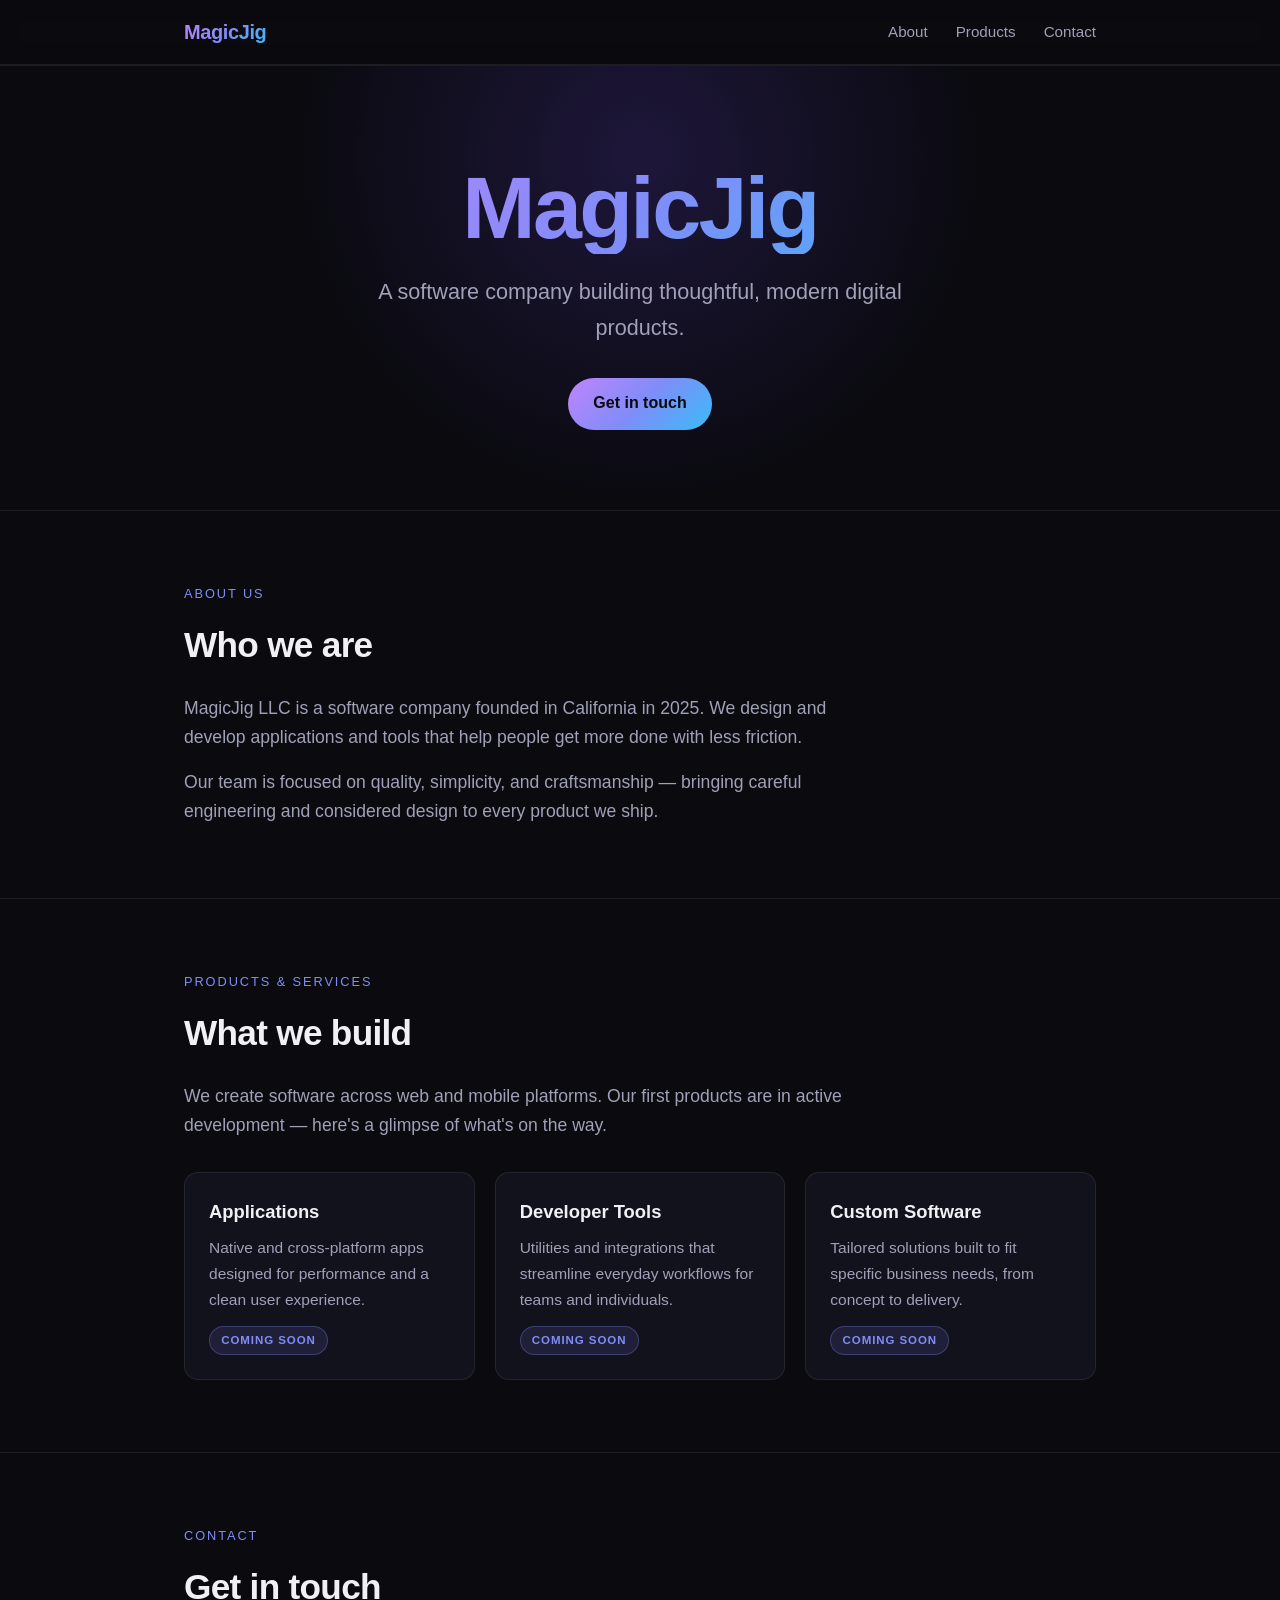
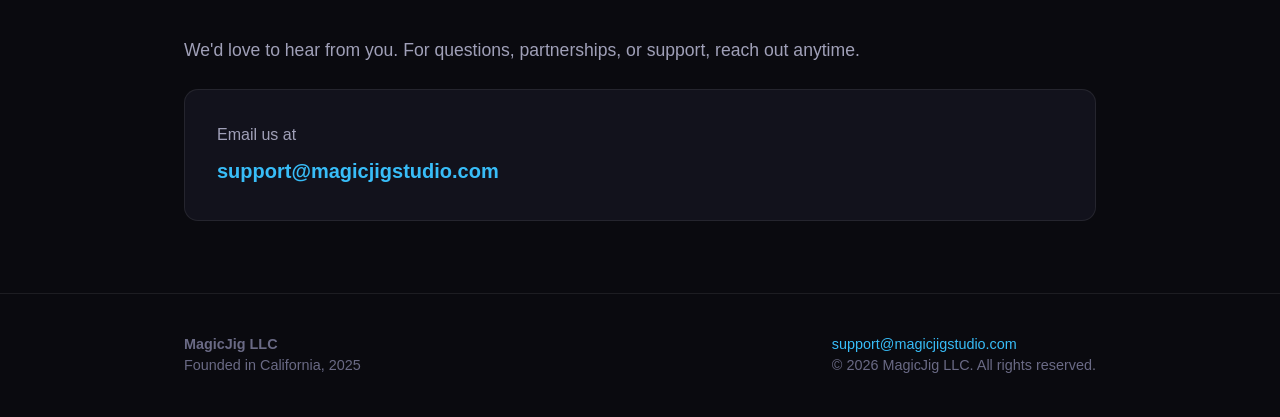
==== index.html @ 62d35113 "initial commit" ====
<!DOCTYPE html>
<html lang="en">
<head>
  <meta charset="UTF-8" />
  <meta name="viewport" content="width=device-width, initial-scale=1.0" />
  <title>MagicJig — Software Company</title>
  <meta name="description" content="MagicJig LLC is a software company building thoughtful, modern digital products. Founded in California in 2025." />
  <style>
    *, *::before, *::after {
      box-sizing: border-box;
      margin: 0;
      padding: 0;
    }

    :root {
      --bg: #0a0a0f;
      --bg-soft: #12121c;
      --text: #f0f0f5;
      --muted: #a0a0b8;
      --faint: #6a6a85;
      --border: rgba(255, 255, 255, 0.08);
      --accent-1: #c084fc;
      --accent-2: #818cf8;
      --accent-3: #38bdf8;
    }

    html {
      scroll-behavior: smooth;
    }

    body {
      font-family: -apple-system, BlinkMacSystemFont, "Segoe UI", Helvetica, Arial, sans-serif;
      background: var(--bg);
      color: var(--text);
      line-height: 1.65;
      -webkit-font-smoothing: antialiased;
    }

    a {
      color: var(--accent-3);
      text-decoration: none;
    }

    a:hover {
      text-decoration: underline;
    }

    .container {
      width: 100%;
      max-width: 960px;
      margin: 0 auto;
      padding: 0 1.5rem;
    }

    /* Header / Nav */
    header {
      position: sticky;
      top: 0;
      z-index: 10;
      background: rgba(10, 10, 15, 0.8);
      backdrop-filter: blur(12px);
      border-bottom: 1px solid var(--border);
    }

    .nav {
      display: flex;
      align-items: center;
      justify-content: space-between;
      height: 64px;
    }

    .brand {
      font-weight: 800;
      font-size: 1.25rem;
      letter-spacing: -0.02em;
      background: linear-gradient(135deg, var(--accent-1) 0%, var(--accent-2) 50%, var(--accent-3) 100%);
      -webkit-background-clip: text;
      -webkit-text-fill-color: transparent;
      background-clip: text;
    }

    .nav-links {
      display: flex;
      gap: 1.75rem;
      font-size: 0.95rem;
    }

    .nav-links a {
      color: var(--muted);
    }

    .nav-links a:hover {
      color: var(--text);
      text-decoration: none;
    }

    /* Hero */
    .hero {
      position: relative;
      text-align: center;
      padding: 6rem 0 5rem;
      overflow: hidden;
    }

    .glow {
      position: absolute;
      top: 20%;
      left: 50%;
      transform: translate(-50%, -50%);
      width: 700px;
      height: 700px;
      max-width: 120vw;
      background: radial-gradient(circle, rgba(120, 80, 255, 0.18) 0%, transparent 70%);
      pointer-events: none;
      z-index: 0;
    }

    .hero .container {
      position: relative;
      z-index: 1;
    }

    .logo {
      font-size: clamp(3rem, 10vw, 5.5rem);
      font-weight: 800;
      letter-spacing: -0.03em;
      line-height: 1.05;
      background: linear-gradient(135deg, var(--accent-1) 0%, var(--accent-2) 50%, var(--accent-3) 100%);
      -webkit-background-clip: text;
      -webkit-text-fill-color: transparent;
      background-clip: text;
    }

    .tagline {
      margin: 1.25rem auto 0;
      max-width: 540px;
      font-size: clamp(1.05rem, 3vw, 1.35rem);
      color: var(--muted);
    }

    .cta {
      display: inline-block;
      margin-top: 2rem;
      padding: 0.8rem 1.6rem;
      border-radius: 999px;
      font-weight: 600;
      color: #0a0a0f;
      background: linear-gradient(135deg, var(--accent-1) 0%, var(--accent-2) 50%, var(--accent-3) 100%);
    }

    .cta:hover {
      opacity: 0.9;
      text-decoration: none;
    }

    /* Sections */
    section {
      padding: 4.5rem 0;
      border-top: 1px solid var(--border);
    }

    .section-label {
      font-size: 0.8rem;
      text-transform: uppercase;
      letter-spacing: 0.15em;
      color: var(--accent-2);
      margin-bottom: 0.75rem;
    }

    h2 {
      font-size: clamp(1.6rem, 4vw, 2.2rem);
      font-weight: 700;
      letter-spacing: -0.02em;
      margin-bottom: 1.25rem;
    }

    .lead {
      font-size: 1.1rem;
      color: var(--muted);
      max-width: 680px;
    }

    .lead + .lead {
      margin-top: 1rem;
    }

    /* Cards grid */
    .grid {
      display: grid;
      grid-template-columns: repeat(auto-fit, minmax(240px, 1fr));
      gap: 1.25rem;
      margin-top: 2rem;
    }

    .card {
      background: var(--bg-soft);
      border: 1px solid var(--border);
      border-radius: 14px;
      padding: 1.5rem;
    }

    .card h3 {
      font-size: 1.15rem;
      margin-bottom: 0.5rem;
    }

    .card p {
      color: var(--muted);
      font-size: 0.97rem;
    }

    .card.soon {
      position: relative;
    }

    .badge {
      display: inline-block;
      margin-top: 0.85rem;
      padding: 0.25rem 0.7rem;
      border-radius: 999px;
      font-size: 0.72rem;
      font-weight: 600;
      text-transform: uppercase;
      letter-spacing: 0.08em;
      color: var(--accent-2);
      background: rgba(129, 140, 248, 0.12);
      border: 1px solid rgba(129, 140, 248, 0.3);
    }

    /* Contact */
    .contact-card {
      background: var(--bg-soft);
      border: 1px solid var(--border);
      border-radius: 14px;
      padding: 2rem;
      margin-top: 1.5rem;
    }

    .contact-card p {
      color: var(--muted);
      margin-bottom: 0.4rem;
    }

    .contact-email {
      font-size: 1.25rem;
      font-weight: 600;
    }

    /* Footer */
    footer {
      border-top: 1px solid var(--border);
      padding: 2.5rem 0;
      color: var(--faint);
      font-size: 0.9rem;
    }

    .footer-inner {
      display: flex;
      flex-wrap: wrap;
      gap: 0.75rem 1.5rem;
      align-items: center;
      justify-content: space-between;
    }

    .footer-meta {
      line-height: 1.5;
    }
  </style>
</head>
<body>
  <header>
    <div class="container nav">
      <span class="brand">MagicJig</span>
      <nav class="nav-links">
        <a href="#about">About</a>
        <a href="#products">Products</a>
        <a href="#contact">Contact</a>
      </nav>
    </div>
  </header>

  <main>
    <section class="hero">
      <div class="glow" aria-hidden="true"></div>
      <div class="container">
        <h1 class="logo">MagicJig</h1>
        <p class="tagline">A software company building thoughtful, modern digital products.</p>
        <a class="cta" href="#contact">Get in touch</a>
      </div>
    </section>

    <section id="about">
      <div class="container">
        <p class="section-label">About Us</p>
        <h2>Who we are</h2>
        <p class="lead">
          MagicJig LLC is a software company founded in California in 2025. We design and
          develop applications and tools that help people get more done with less friction.
        </p>
        <p class="lead">
          Our team is focused on quality, simplicity, and craftsmanship — bringing careful
          engineering and considered design to every product we ship.
        </p>
      </div>
    </section>

    <section id="products">
      <div class="container">
        <p class="section-label">Products &amp; Services</p>
        <h2>What we build</h2>
        <p class="lead">
          We create software across web and mobile platforms. Our first products are in
          active development — here's a glimpse of what's on the way.
        </p>
        <div class="grid">
          <div class="card soon">
            <h3>Applications</h3>
            <p>Native and cross-platform apps designed for performance and a clean user experience.</p>
            <span class="badge">Coming Soon</span>
          </div>
          <div class="card soon">
            <h3>Developer Tools</h3>
            <p>Utilities and integrations that streamline everyday workflows for teams and individuals.</p>
            <span class="badge">Coming Soon</span>
          </div>
          <div class="card soon">
            <h3>Custom Software</h3>
            <p>Tailored solutions built to fit specific business needs, from concept to delivery.</p>
            <span class="badge">Coming Soon</span>
          </div>
        </div>
      </div>
    </section>

    <section id="contact">
      <div class="container">
        <p class="section-label">Contact</p>
        <h2>Get in touch</h2>
        <p class="lead">
          We'd love to hear from you. For questions, partnerships, or support, reach out anytime.
        </p>
        <div class="contact-card">
          <p>Email us at</p>
          <a class="contact-email" href="mailto:support@magicjigstudio.com">support@magicjigstudio.com</a>
        </div>
      </div>
    </section>
  </main>

  <footer>
    <div class="container footer-inner">
      <div class="footer-meta">
        <strong>MagicJig LLC</strong><br />
        Founded in California, 2025
      </div>
      <div class="footer-meta">
        <a href="mailto:support@magicjigstudio.com">support@magicjigstudio.com</a><br />
        &copy; 2026 MagicJig LLC. All rights reserved.
      </div>
    </div>
  </footer>
</body>
</html>
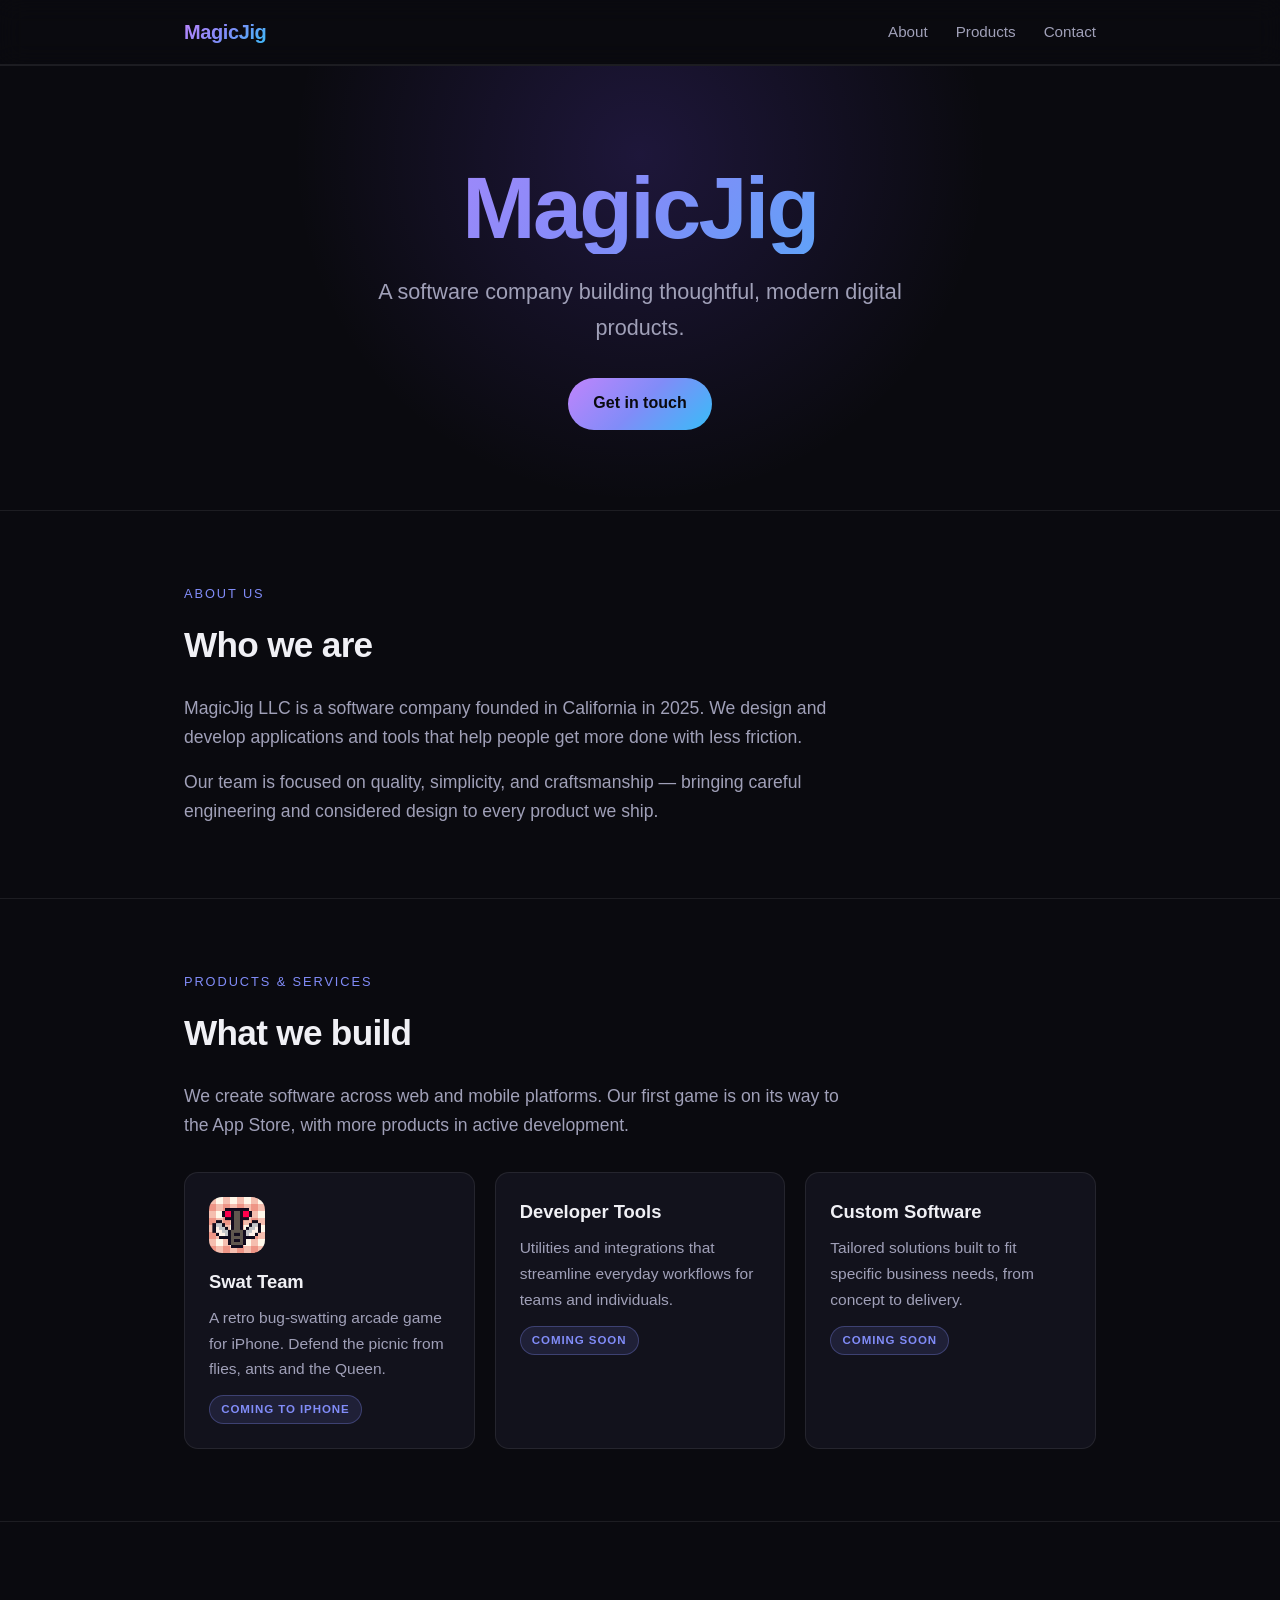
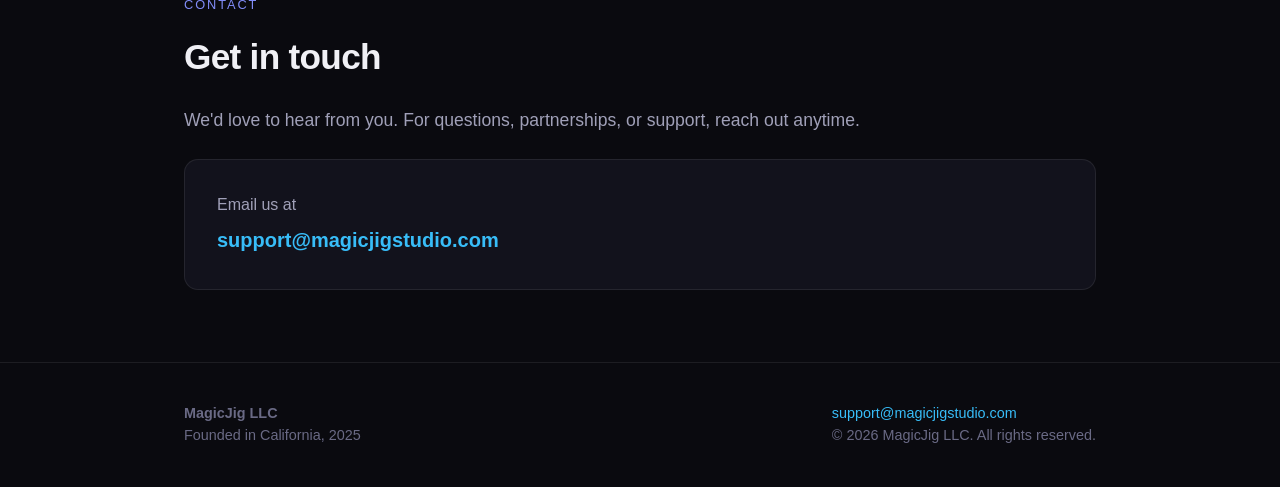
==== commit 0065e321: "Add Swat Team game page and privacy policy - /swatteam/: game overview, features, support contact an" ====
--- a/index.html
+++ b/index.html
@@ -211,6 +211,24 @@
 
     .card.soon {
       position: relative;
+    }
+
+    .app-card {
+      display: block;
+      color: inherit;
+      transition: border-color 0.15s ease;
+    }
+
+    .app-card:hover {
+      text-decoration: none;
+      border-color: rgba(129, 140, 248, 0.45);
+    }
+
+    .app-card img {
+      display: block;
+      border-radius: 13px;
+      margin-bottom: 0.85rem;
+      image-rendering: pixelated;
     }
 
     .badge {
@@ -309,15 +327,16 @@
         <p class="section-label">Products &amp; Services</p>
         <h2>What we build</h2>
         <p class="lead">
-          We create software across web and mobile platforms. Our first products are in
-          active development — here's a glimpse of what's on the way.
+          We create software across web and mobile platforms. Our first game is on its way
+          to the App Store, with more products in active development.
         </p>
         <div class="grid">
-          <div class="card soon">
-            <h3>Applications</h3>
-            <p>Native and cross-platform apps designed for performance and a clean user experience.</p>
-            <span class="badge">Coming Soon</span>
-          </div>
+          <a class="card soon app-card" href="/swatteam/">
+            <img src="/swatteam/icon.png" alt="" width="56" height="56" />
+            <h3>Swat Team</h3>
+            <p>A retro bug-swatting arcade game for iPhone. Defend the picnic from flies, ants and the Queen.</p>
+            <span class="badge">Coming to iPhone</span>
+          </a>
           <div class="card soon">
             <h3>Developer Tools</h3>
             <p>Utilities and integrations that streamline everyday workflows for teams and individuals.</p>
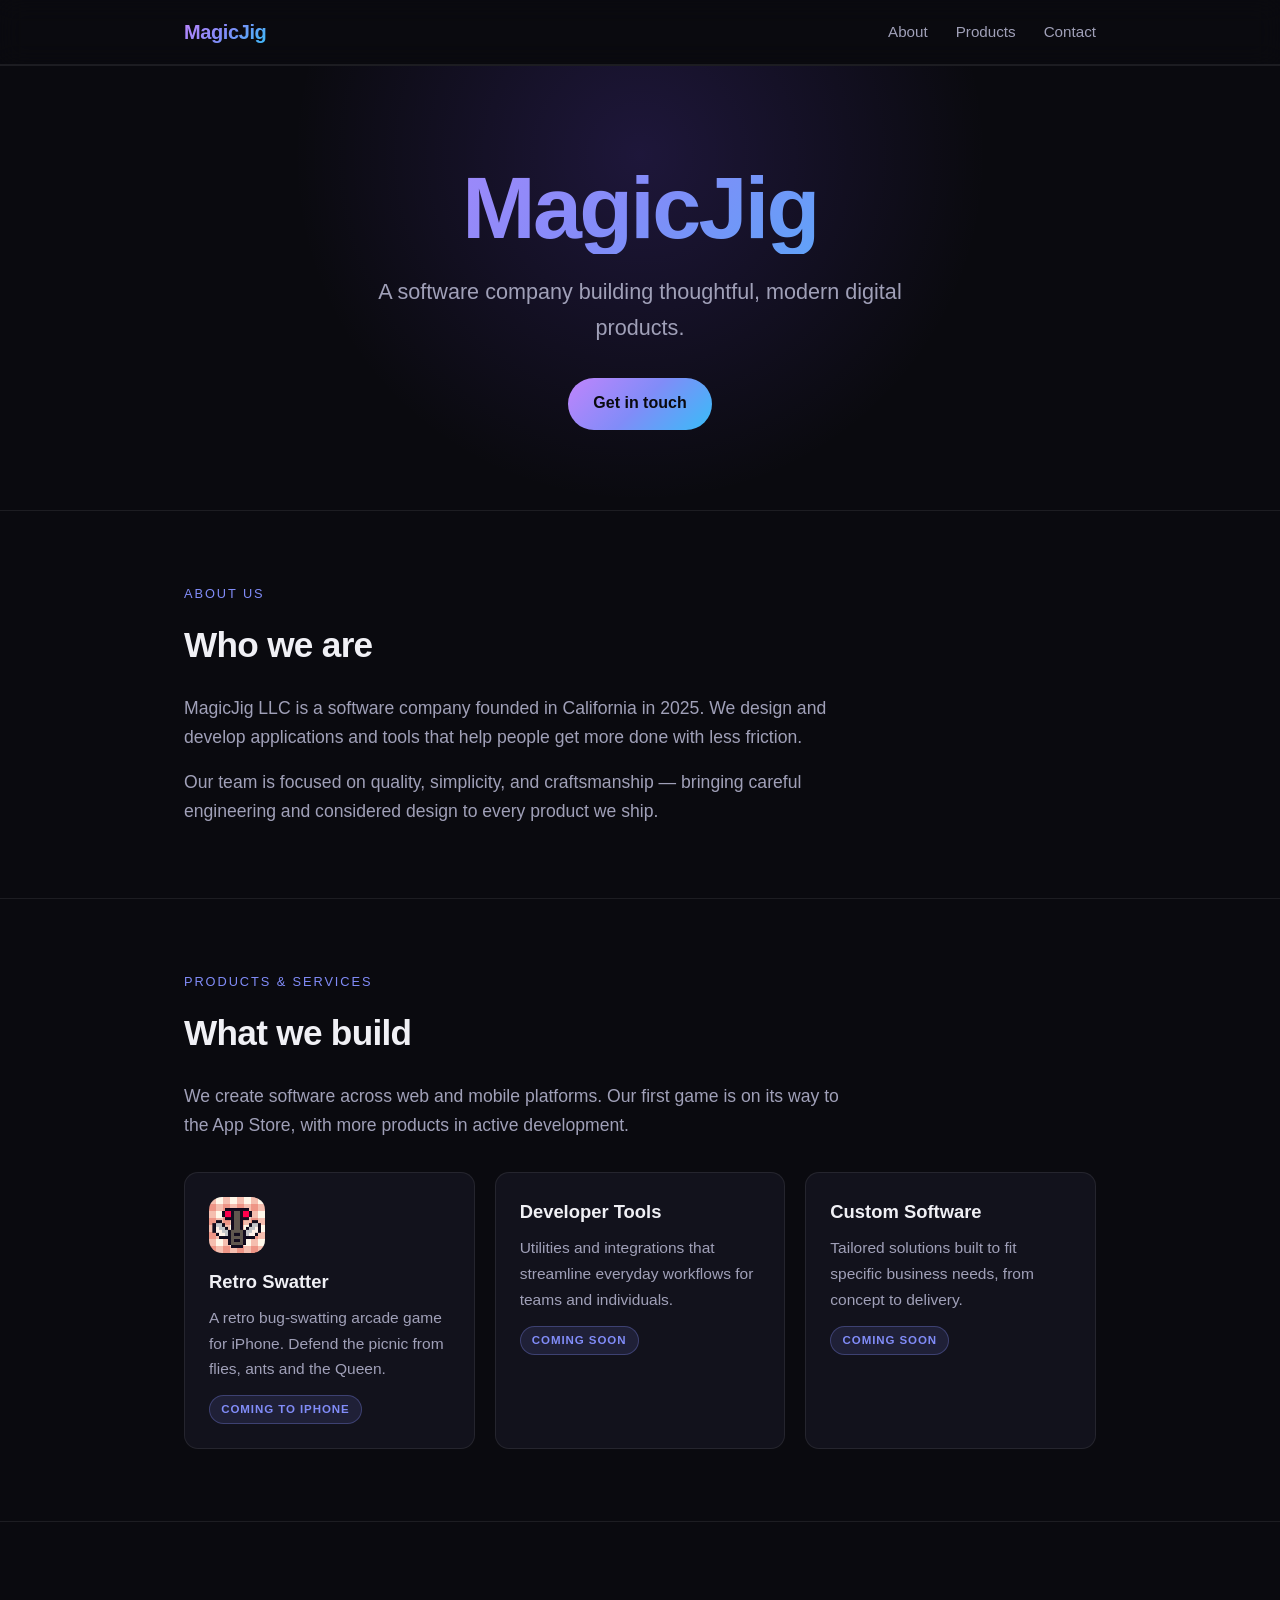
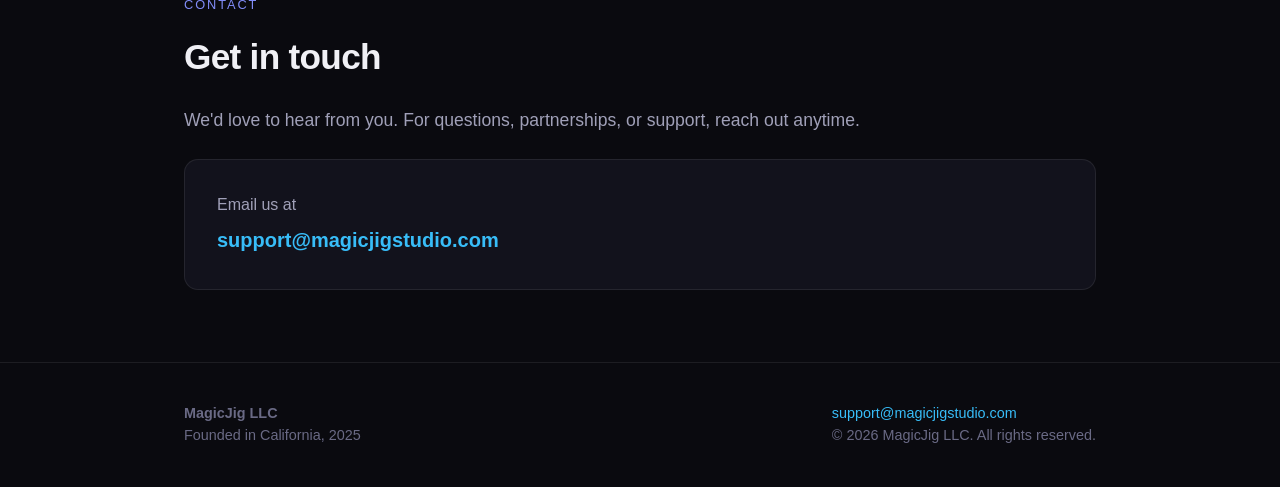
==== commit 13965cba: "Rename Swat Team to Retro Swatter Game page and privacy policy move to /retroswatter/; the old /swat" ====
--- a/index.html
+++ b/index.html
@@ -331,9 +331,9 @@
           to the App Store, with more products in active development.
         </p>
         <div class="grid">
-          <a class="card soon app-card" href="/swatteam/">
-            <img src="/swatteam/icon.png" alt="" width="56" height="56" />
-            <h3>Swat Team</h3>
+          <a class="card soon app-card" href="/retroswatter/">
+            <img src="/retroswatter/icon.png" alt="" width="56" height="56" />
+            <h3>Retro Swatter</h3>
             <p>A retro bug-swatting arcade game for iPhone. Defend the picnic from flies, ants and the Queen.</p>
             <span class="badge">Coming to iPhone</span>
           </a>
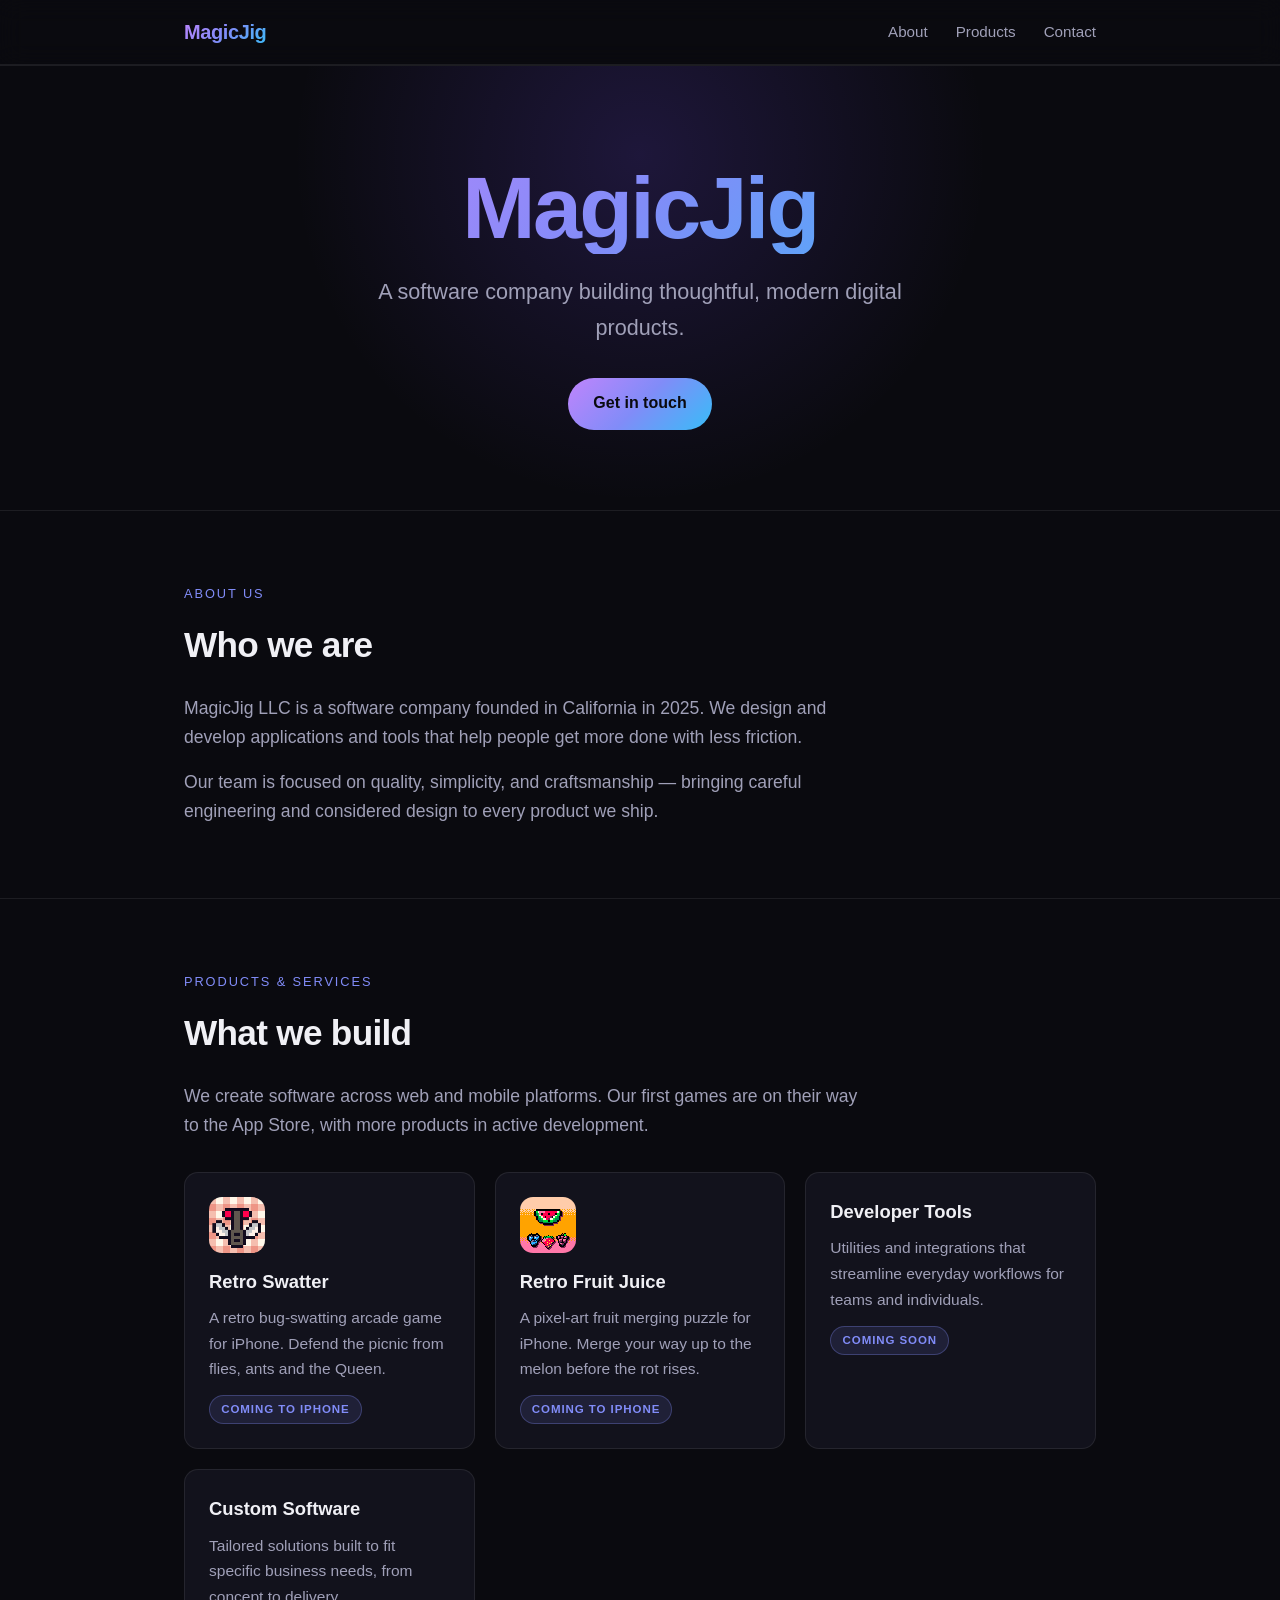
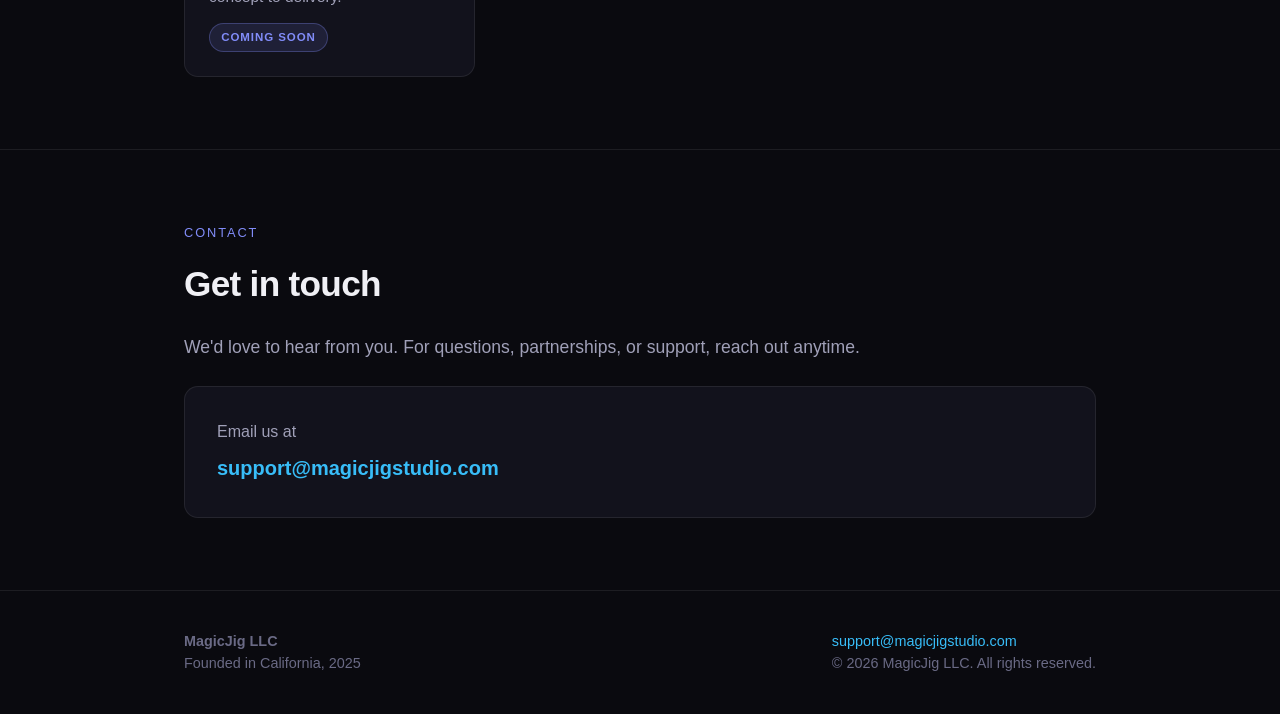
==== commit c1c4b9d0: "Add Retro Fruit Juice game page and privacy policy A page for the new iPhone puzzle (icon, three scr" ====
--- a/index.html
+++ b/index.html
@@ -327,7 +327,7 @@
         <p class="section-label">Products &amp; Services</p>
         <h2>What we build</h2>
         <p class="lead">
-          We create software across web and mobile platforms. Our first game is on its way
+          We create software across web and mobile platforms. Our first games are on their way
           to the App Store, with more products in active development.
         </p>
         <div class="grid">
@@ -335,6 +335,12 @@
             <img src="/retroswatter/icon.png" alt="" width="56" height="56" />
             <h3>Retro Swatter</h3>
             <p>A retro bug-swatting arcade game for iPhone. Defend the picnic from flies, ants and the Queen.</p>
+            <span class="badge">Coming to iPhone</span>
+          </a>
+          <a class="card soon app-card" href="/retrofruitjuice/">
+            <img src="/retrofruitjuice/icon.png" alt="" width="56" height="56" />
+            <h3>Retro Fruit Juice</h3>
+            <p>A pixel-art fruit merging puzzle for iPhone. Merge your way up to the melon before the rot rises.</p>
             <span class="badge">Coming to iPhone</span>
           </a>
           <div class="card soon">
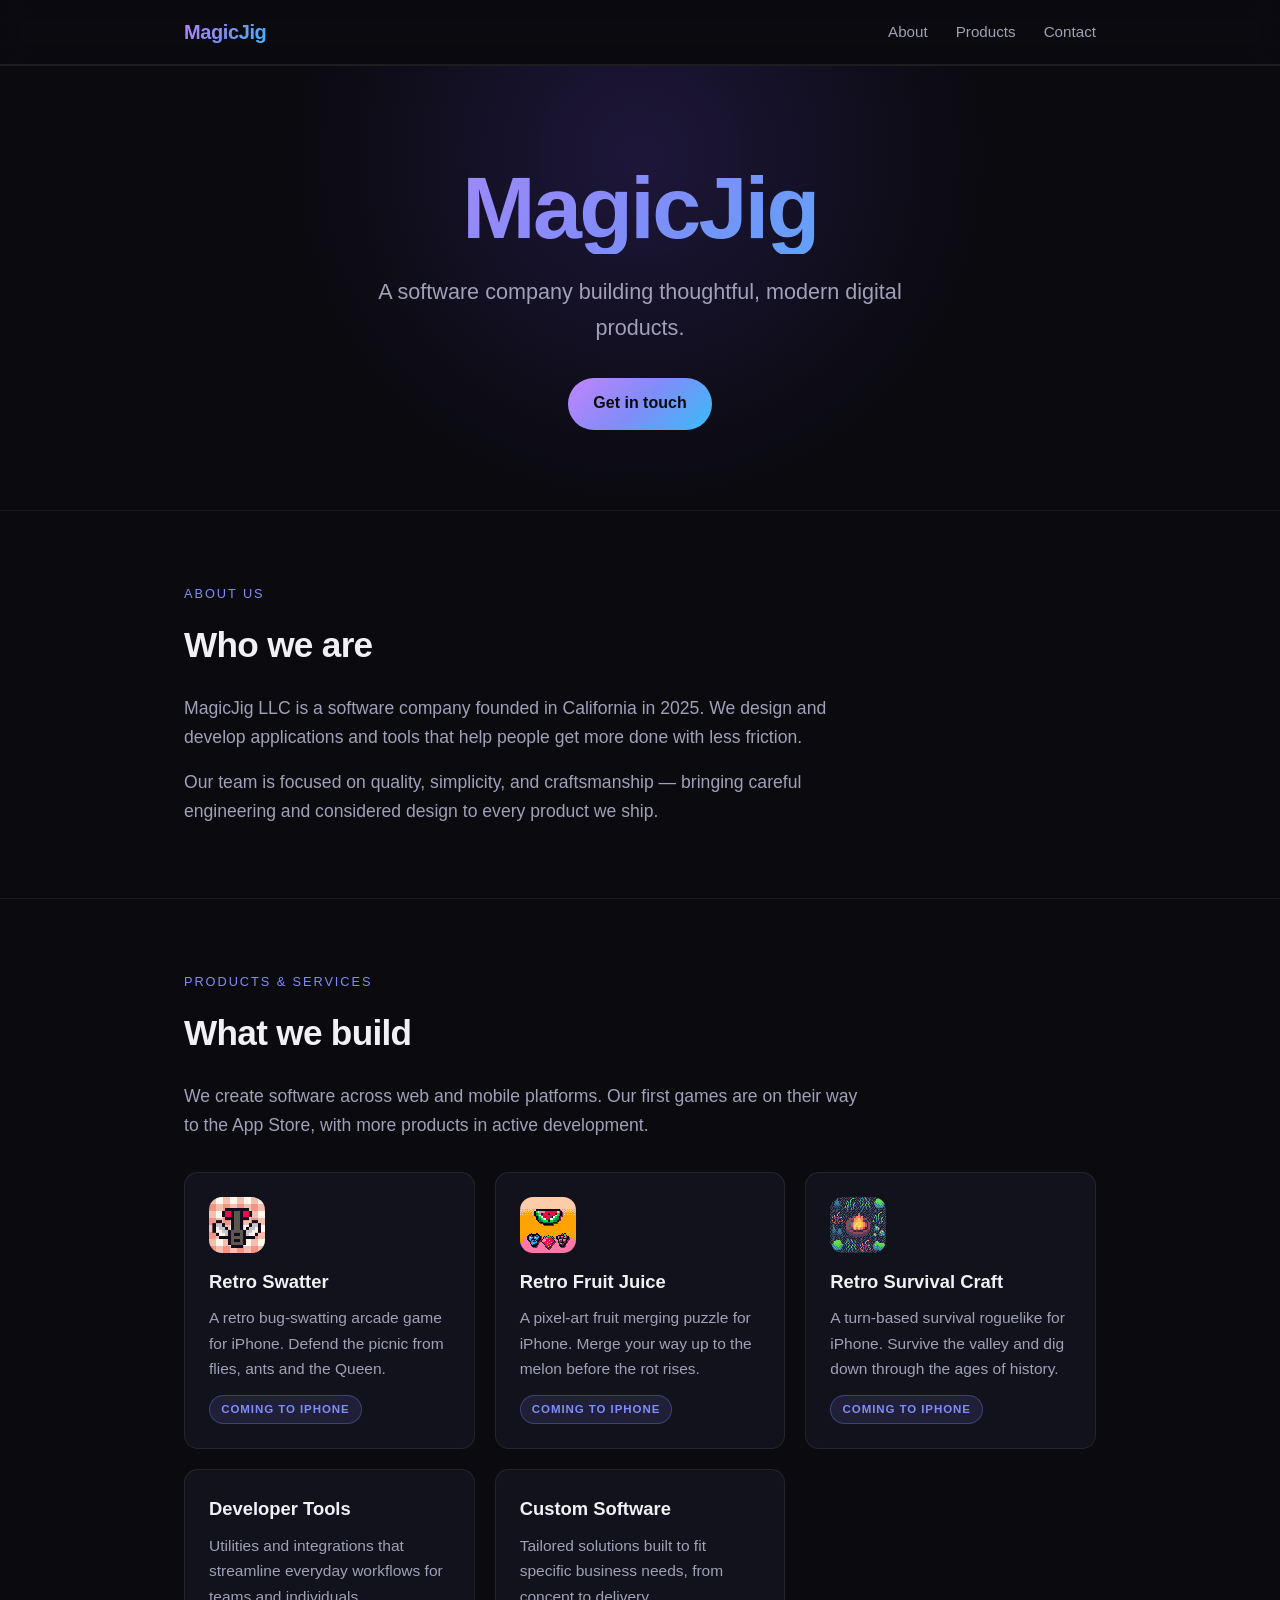
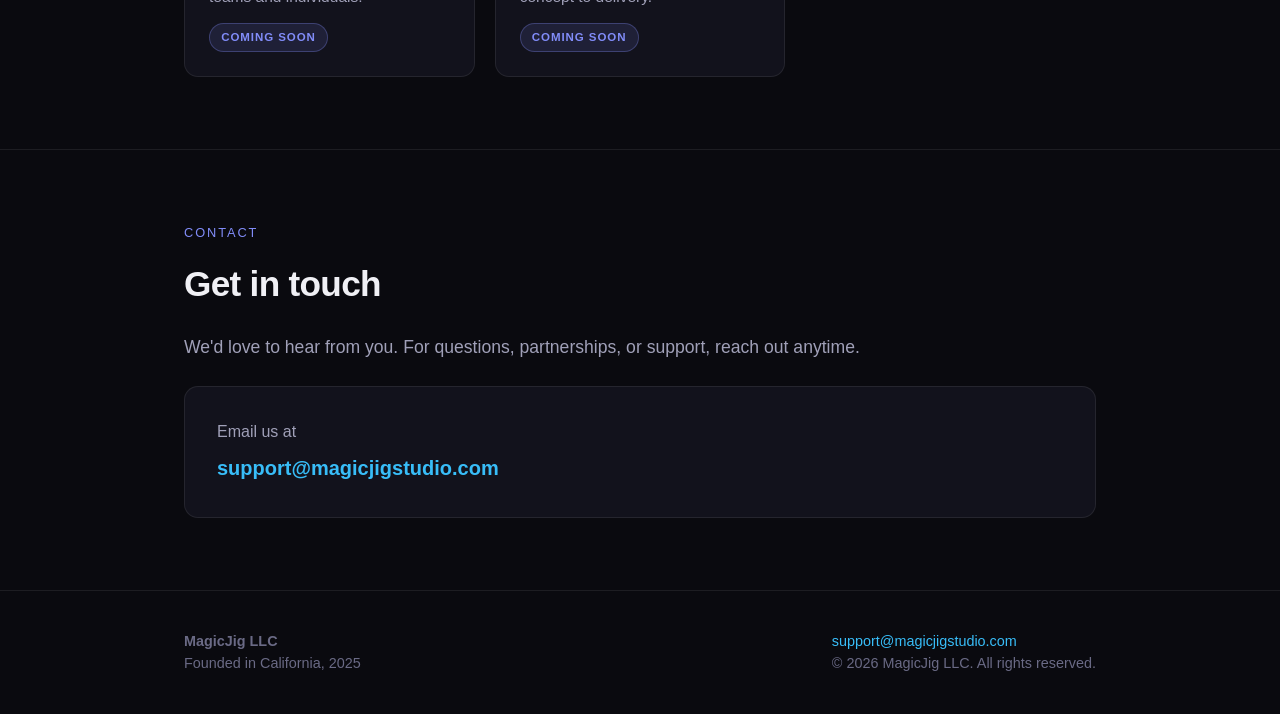
==== commit 0f21fed9: "Add Retro Survival Craft game page and privacy policy A page for the new iPhone survival roguelike (" ====
--- a/index.html
+++ b/index.html
@@ -343,6 +343,12 @@
             <p>A pixel-art fruit merging puzzle for iPhone. Merge your way up to the melon before the rot rises.</p>
             <span class="badge">Coming to iPhone</span>
           </a>
+          <a class="card soon app-card" href="/retrosurvivalcraft/">
+            <img src="/retrosurvivalcraft/icon.png" alt="" width="56" height="56" />
+            <h3>Retro Survival Craft</h3>
+            <p>A turn-based survival roguelike for iPhone. Survive the valley and dig down through the ages of history.</p>
+            <span class="badge">Coming to iPhone</span>
+          </a>
           <div class="card soon">
             <h3>Developer Tools</h3>
             <p>Utilities and integrations that streamline everyday workflows for teams and individuals.</p>
